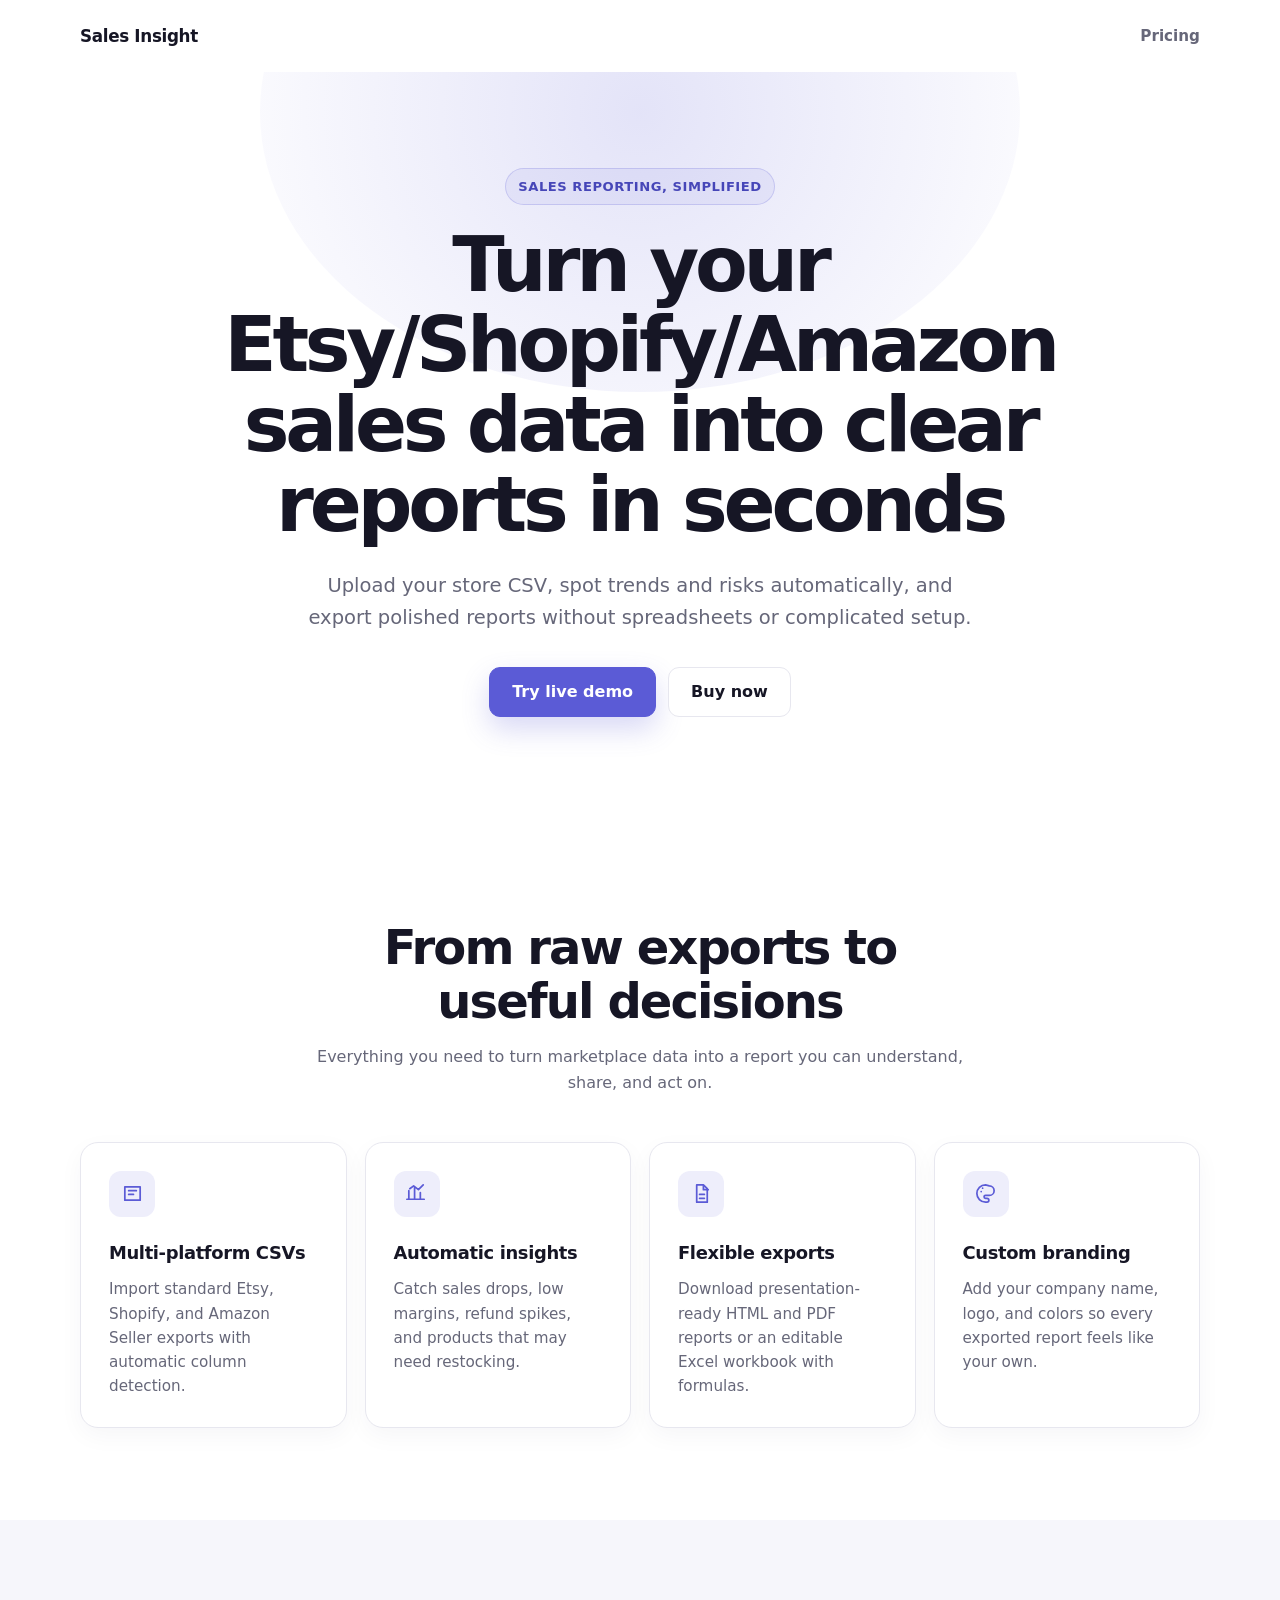
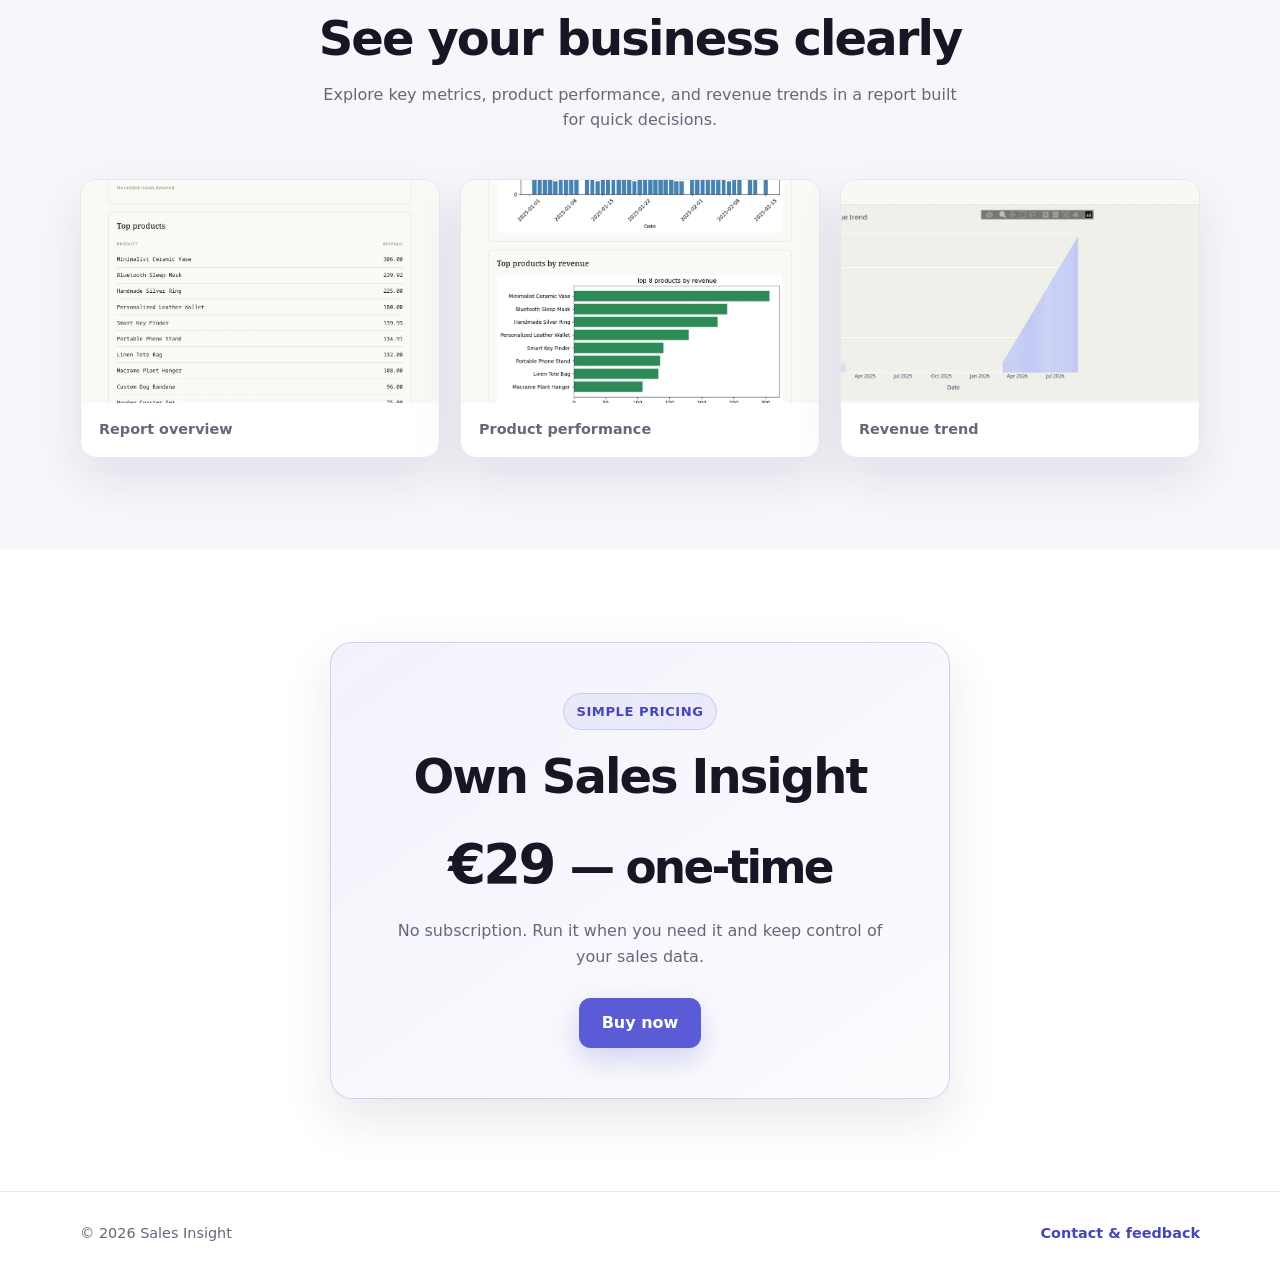
==== landing/index.html @ 334e0eef "fix: make CSV reporting user-ready" ====
<!doctype html>
<html lang="en">
<head>
  <meta charset="utf-8">
  <meta name="viewport" content="width=device-width, initial-scale=1">
  <meta name="description" content="Sales Insight turns Etsy, Shopify, and Amazon sales CSVs into clear reports and actionable insights.">
  <title>Sales Insight — Clear reports in seconds</title>
  <style>
    :root {
      --accent: #5b5bd6;
      --accent-dark: #4646b8;
      --ink: #161625;
      --muted: #666779;
      --surface: #f6f6fb;
      --line: #e7e7ef;
      --white: #ffffff;
      --shadow: 0 20px 50px rgba(30, 30, 70, 0.1);
    }

    * { box-sizing: border-box; }

    html { scroll-behavior: smooth; }

    body {
      margin: 0;
      color: var(--ink);
      background: var(--white);
      font-family: Inter, ui-sans-serif, system-ui, -apple-system, BlinkMacSystemFont, "Segoe UI", sans-serif;
      line-height: 1.6;
    }

    a { color: inherit; }

    img { display: block; max-width: 100%; }

    .container {
      width: min(1120px, calc(100% - 40px));
      margin-inline: auto;
    }

    .nav {
      display: flex;
      align-items: center;
      justify-content: space-between;
      min-height: 72px;
    }

    .brand {
      font-size: 1.05rem;
      font-weight: 800;
      letter-spacing: -0.02em;
      text-decoration: none;
    }

    .nav-link {
      color: var(--muted);
      font-size: 0.95rem;
      font-weight: 650;
      text-decoration: none;
    }

    .hero {
      position: relative;
      overflow: hidden;
      padding: 96px 0 112px;
      text-align: center;
    }

    .hero::before {
      position: absolute;
      z-index: -1;
      top: -240px;
      left: 50%;
      width: 760px;
      height: 560px;
      border-radius: 50%;
      background: radial-gradient(circle, rgba(91, 91, 214, 0.17), rgba(91, 91, 214, 0));
      content: "";
      transform: translateX(-50%);
    }

    .eyebrow {
      display: inline-flex;
      margin: 0 0 20px;
      padding: 7px 12px;
      border: 1px solid rgba(91, 91, 214, 0.22);
      border-radius: 999px;
      color: var(--accent-dark);
      background: rgba(91, 91, 214, 0.07);
      font-size: 0.82rem;
      font-weight: 750;
      letter-spacing: 0.04em;
      text-transform: uppercase;
    }

    h1 {
      max-width: 920px;
      margin: 0 auto;
      font-size: clamp(2.55rem, 6vw, 4.8rem);
      line-height: 1.04;
      letter-spacing: -0.055em;
    }

    .hero-copy {
      max-width: 680px;
      margin: 26px auto 0;
      color: var(--muted);
      font-size: clamp(1.05rem, 2vw, 1.22rem);
    }

    .actions {
      display: flex;
      flex-wrap: wrap;
      justify-content: center;
      gap: 12px;
      margin-top: 34px;
    }

    .button {
      display: inline-flex;
      align-items: center;
      justify-content: center;
      min-height: 50px;
      padding: 0 22px;
      border: 1px solid var(--line);
      border-radius: 11px;
      background: var(--white);
      font-weight: 750;
      text-decoration: none;
      transition: transform 160ms ease, box-shadow 160ms ease, background 160ms ease;
    }

    .button:hover { transform: translateY(-2px); }

    .button-primary {
      border-color: var(--accent);
      color: var(--white);
      background: var(--accent);
      box-shadow: 0 12px 28px rgba(91, 91, 214, 0.24);
    }

    .button-primary:hover { background: var(--accent-dark); }

    section { padding: 92px 0; }

    .section-heading {
      max-width: 650px;
      margin: 0 auto 46px;
      text-align: center;
    }

    h2 {
      margin: 0;
      font-size: clamp(2rem, 4vw, 3rem);
      line-height: 1.12;
      letter-spacing: -0.04em;
    }

    .section-heading p {
      margin: 16px 0 0;
      color: var(--muted);
    }

    .features {
      display: grid;
      grid-template-columns: repeat(4, 1fr);
      gap: 18px;
    }

    .feature {
      padding: 28px;
      border: 1px solid var(--line);
      border-radius: 18px;
      background: var(--white);
      box-shadow: 0 8px 24px rgba(30, 30, 70, 0.04);
    }

    .icon {
      display: grid;
      width: 46px;
      height: 46px;
      margin-bottom: 22px;
      place-items: center;
      border-radius: 12px;
      color: var(--accent);
      background: rgba(91, 91, 214, 0.1);
    }

    .icon svg {
      width: 23px;
      height: 23px;
      fill: none;
      stroke: currentColor;
      stroke-linecap: round;
      stroke-linejoin: round;
      stroke-width: 1.8;
    }

    h3 {
      margin: 0 0 10px;
      font-size: 1.12rem;
      letter-spacing: -0.02em;
    }

    .feature p {
      margin: 0;
      color: var(--muted);
      font-size: 0.95rem;
    }

    .screenshots { background: var(--surface); }

    .screenshot-grid {
      display: grid;
      grid-template-columns: repeat(3, 1fr);
      gap: 20px;
    }

    .screenshot {
      overflow: hidden;
      margin: 0;
      border: 1px solid var(--line);
      border-radius: 16px;
      background: var(--white);
      box-shadow: var(--shadow);
    }

    .screenshot img {
      width: 100%;
      aspect-ratio: 16 / 10;
      object-fit: cover;
      background: linear-gradient(135deg, #ececf7, #fafafe);
    }

    .screenshot figcaption {
      padding: 15px 18px;
      color: var(--muted);
      font-size: 0.9rem;
      font-weight: 650;
    }

    .pricing-card {
      max-width: 620px;
      margin: 0 auto;
      padding: 50px;
      border: 1px solid rgba(91, 91, 214, 0.25);
      border-radius: 22px;
      background: linear-gradient(145deg, rgba(91, 91, 214, 0.08), rgba(91, 91, 214, 0.02));
      text-align: center;
      box-shadow: var(--shadow);
    }

    .price {
      margin: 18px 0 10px;
      font-size: clamp(2.2rem, 5vw, 3.4rem);
      font-weight: 850;
      letter-spacing: -0.05em;
    }

    .price-note {
      margin: 0 0 28px;
      color: var(--muted);
    }

    footer {
      padding: 30px 0;
      border-top: 1px solid var(--line);
      color: var(--muted);
      font-size: 0.9rem;
    }

    .footer-inner {
      display: flex;
      align-items: center;
      justify-content: space-between;
      gap: 20px;
    }

    footer a {
      color: var(--accent-dark);
      font-weight: 700;
      text-decoration: none;
    }

    @media (max-width: 900px) {
      .features { grid-template-columns: repeat(2, 1fr); }
      .screenshot-grid { grid-template-columns: 1fr; }
      .screenshot { max-width: 680px; margin-inline: auto; }
    }

    @media (max-width: 600px) {
      .container { width: min(100% - 28px, 1120px); }
      .hero { padding: 68px 0 82px; }
      section { padding: 70px 0; }
      .features { grid-template-columns: 1fr; }
      .actions { flex-direction: column; }
      .button { width: 100%; }
      .pricing-card { padding: 36px 22px; }
      .footer-inner { align-items: flex-start; flex-direction: column; }
    }
  </style>
</head>
<body>
  <header class="container">
    <nav class="nav" aria-label="Main navigation">
      <a class="brand" href="#top">Sales Insight</a>
      <a class="nav-link" href="#pricing">Pricing</a>
    </nav>
  </header>

  <main id="top">
    <section class="hero">
      <div class="container">
        <p class="eyebrow">Sales reporting, simplified</p>
        <h1>Turn your Etsy/Shopify/Amazon sales data into clear reports in seconds</h1>
        <p class="hero-copy">Upload your store CSV, spot trends and risks automatically, and export polished reports without spreadsheets or complicated setup.</p>
        <div class="actions">
          <a class="button button-primary" href="https://sales-insight-production.up.railway.app" target="_blank" rel="noopener">Try live demo</a>
          <a class="button" href="https://gumroad.com/l/sales-insight">Buy now</a>
        </div>
      </div>
    </section>

    <section aria-labelledby="features-title">
      <div class="container">
        <div class="section-heading">
          <h2 id="features-title">From raw exports to useful decisions</h2>
          <p>Everything you need to turn marketplace data into a report you can understand, share, and act on.</p>
        </div>
        <div class="features">
          <article class="feature">
            <span class="icon" aria-hidden="true">
              <svg viewBox="0 0 24 24"><path d="M4 5h16v14H4zM8 9h8M8 13h5"/></svg>
            </span>
            <h3>Multi-platform CSVs</h3>
            <p>Import standard Etsy, Shopify, and Amazon Seller exports with automatic column detection.</p>
          </article>
          <article class="feature">
            <span class="icon" aria-hidden="true">
              <svg viewBox="0 0 24 24"><path d="M4 18V9m6 9V5m6 13v-7m4 7H2M5 7l4-3 5 4 5-5"/></svg>
            </span>
            <h3>Automatic insights</h3>
            <p>Catch sales drops, low margins, refund spikes, and products that may need restocking.</p>
          </article>
          <article class="feature">
            <span class="icon" aria-hidden="true">
              <svg viewBox="0 0 24 24"><path d="M7 3h7l4 4v14H7zM14 3v5h5M10 13h5M10 17h5"/></svg>
            </span>
            <h3>Flexible exports</h3>
            <p>Download presentation-ready HTML and PDF reports or an editable Excel workbook with formulas.</p>
          </article>
          <article class="feature">
            <span class="icon" aria-hidden="true">
              <svg viewBox="0 0 24 24"><path d="M12 3a9 9 0 1 0 0 18h1.5a2 2 0 0 0 0-4H12a1.5 1.5 0 0 1 0-3h4a5 5 0 0 0 0-10zM7.5 10h.01M9 6.5h.01"/></svg>
            </span>
            <h3>Custom branding</h3>
            <p>Add your company name, logo, and colors so every exported report feels like your own.</p>
          </article>
        </div>
      </div>
    </section>

    <section class="screenshots" aria-labelledby="screenshots-title">
      <div class="container">
        <div class="section-heading">
          <h2 id="screenshots-title">See your business clearly</h2>
          <p>Explore key metrics, product performance, and revenue trends in a report built for quick decisions.</p>
        </div>
        <div class="screenshot-grid">
          <figure class="screenshot">
            <img src="screenshots/report-overview.webp" alt="Sales Insight report overview with key metrics and insights" loading="lazy">
            <figcaption>Report overview</figcaption>
          </figure>
          <figure class="screenshot">
            <img src="screenshots/report-products.webp" alt="Sales Insight product revenue table and chart" loading="lazy">
            <figcaption>Product performance</figcaption>
          </figure>
          <figure class="screenshot">
            <img src="screenshots/revenue-trend.webp" alt="Sales Insight revenue trend report chart" loading="lazy">
            <figcaption>Revenue trend</figcaption>
          </figure>
        </div>
      </div>
    </section>

    <section id="pricing" aria-labelledby="pricing-title">
      <div class="container">
        <div class="pricing-card">
          <p class="eyebrow">Simple pricing</p>
          <h2 id="pricing-title">Own Sales Insight</h2>
          <p class="price">€29 <small>— one-time</small></p>
          <p class="price-note">No subscription. Run it when you need it and keep control of your sales data.</p>
          <a class="button button-primary" href="https://gumroad.com/l/sales-insight">Buy now</a>
        </div>
      </div>
    </section>
  </main>

  <footer>
    <div class="container footer-inner">
      <span>© 2026 Sales Insight</span>
      <a href="mailto:hello@example.com">Contact &amp; feedback</a>
    </div>
  </footer>
</body>
</html>
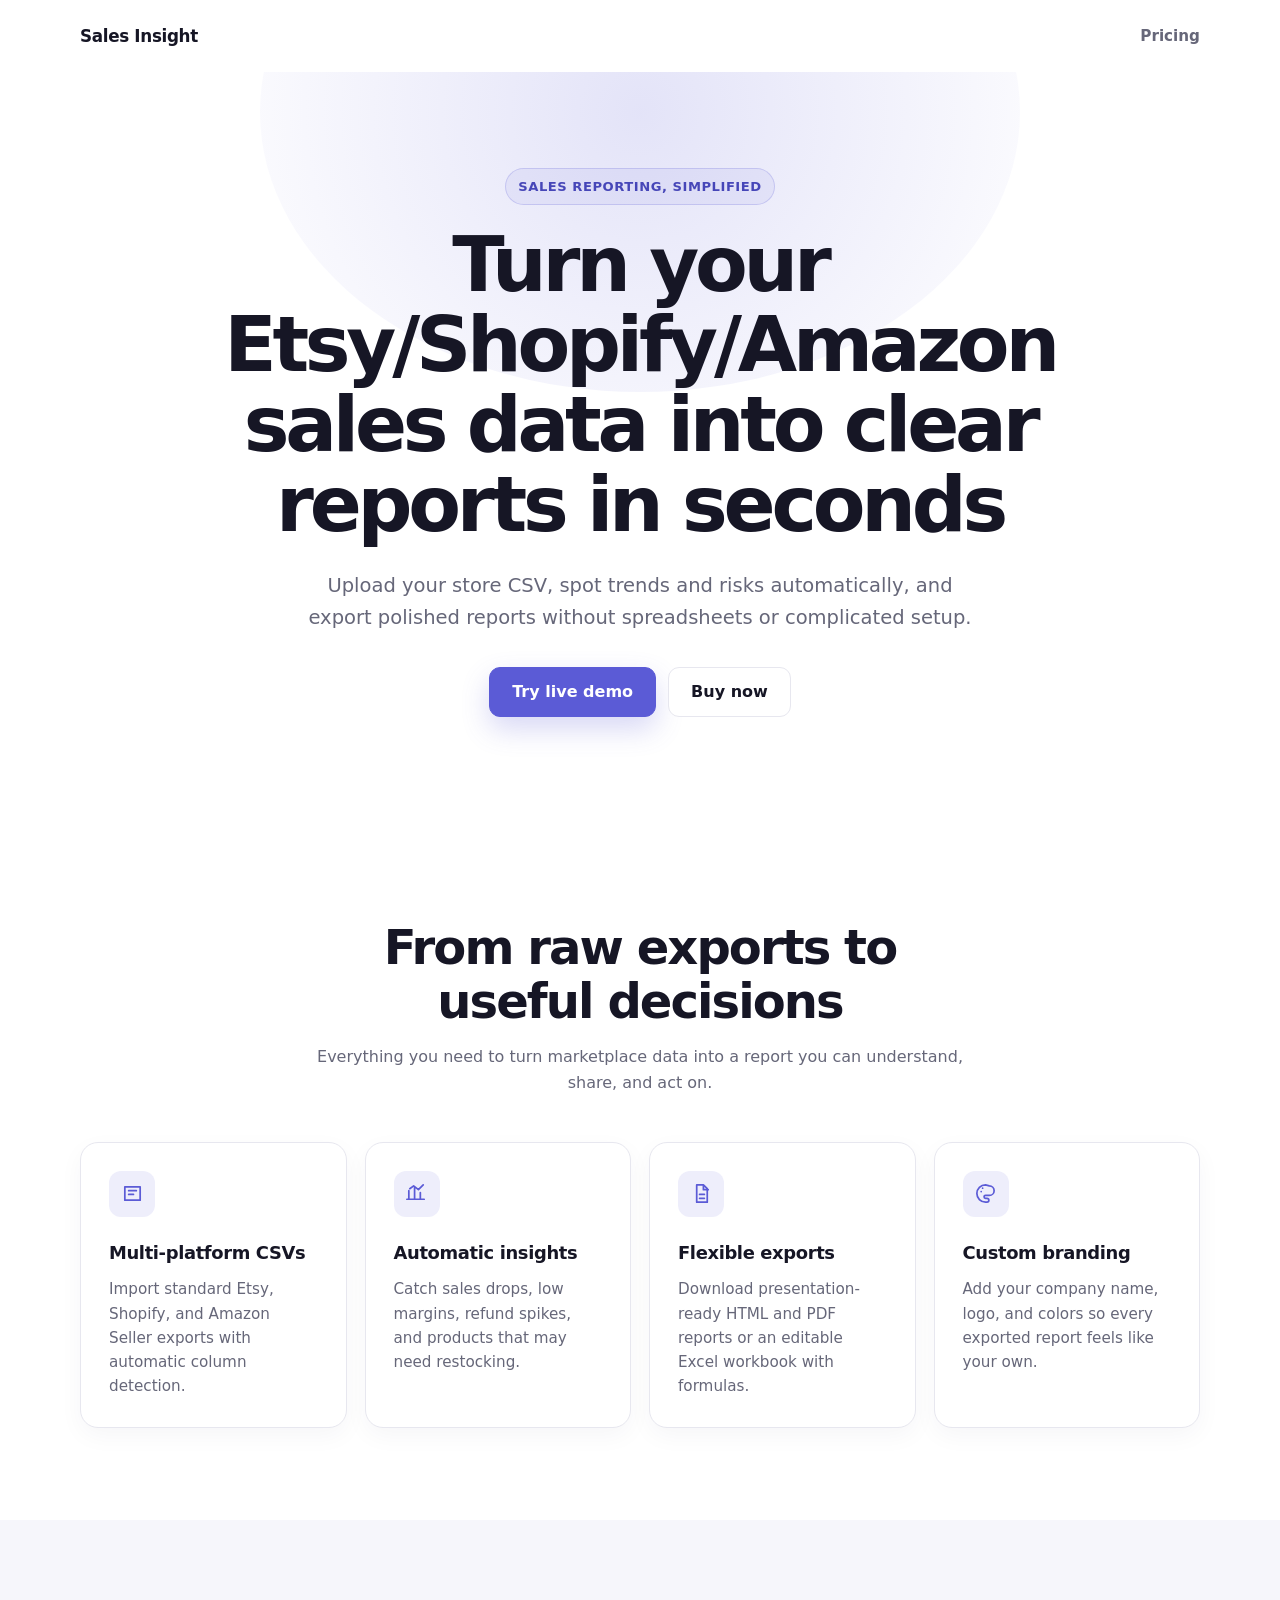
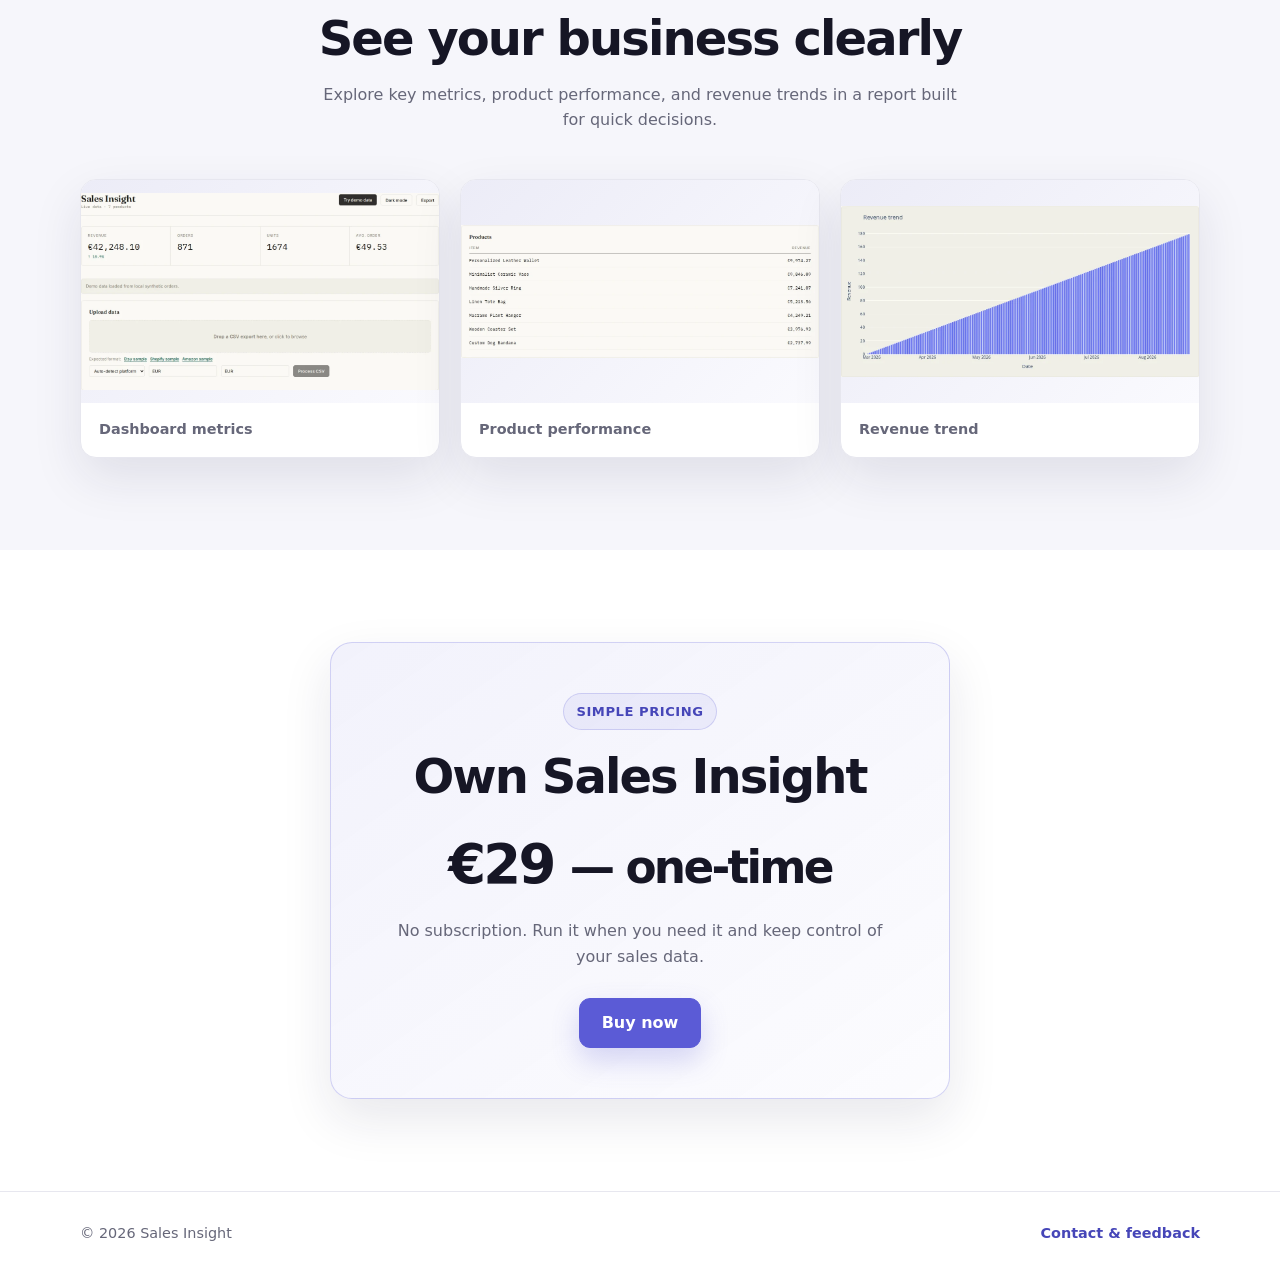
==== commit a75a1667: "docs: add live landing screenshots" ====
--- a/landing/index.html
+++ b/landing/index.html
@@ -228,7 +228,7 @@
     .screenshot img {
       width: 100%;
       aspect-ratio: 16 / 10;
-      object-fit: cover;
+      object-fit: contain;
       background: linear-gradient(135deg, #ececf7, #fafafe);
     }
 
@@ -368,11 +368,11 @@
         </div>
         <div class="screenshot-grid">
           <figure class="screenshot">
-            <img src="screenshots/report-overview.webp" alt="Sales Insight report overview with key metrics and insights" loading="lazy">
-            <figcaption>Report overview</figcaption>
+            <img src="screenshots/report-overview.webp" alt="Sales Insight dashboard with revenue, orders, units, and average order value" loading="lazy">
+            <figcaption>Dashboard metrics</figcaption>
           </figure>
           <figure class="screenshot">
-            <img src="screenshots/report-products.webp" alt="Sales Insight product revenue table and chart" loading="lazy">
+            <img src="screenshots/report-products.webp" alt="Sales Insight product revenue table" loading="lazy">
             <figcaption>Product performance</figcaption>
           </figure>
           <figure class="screenshot">
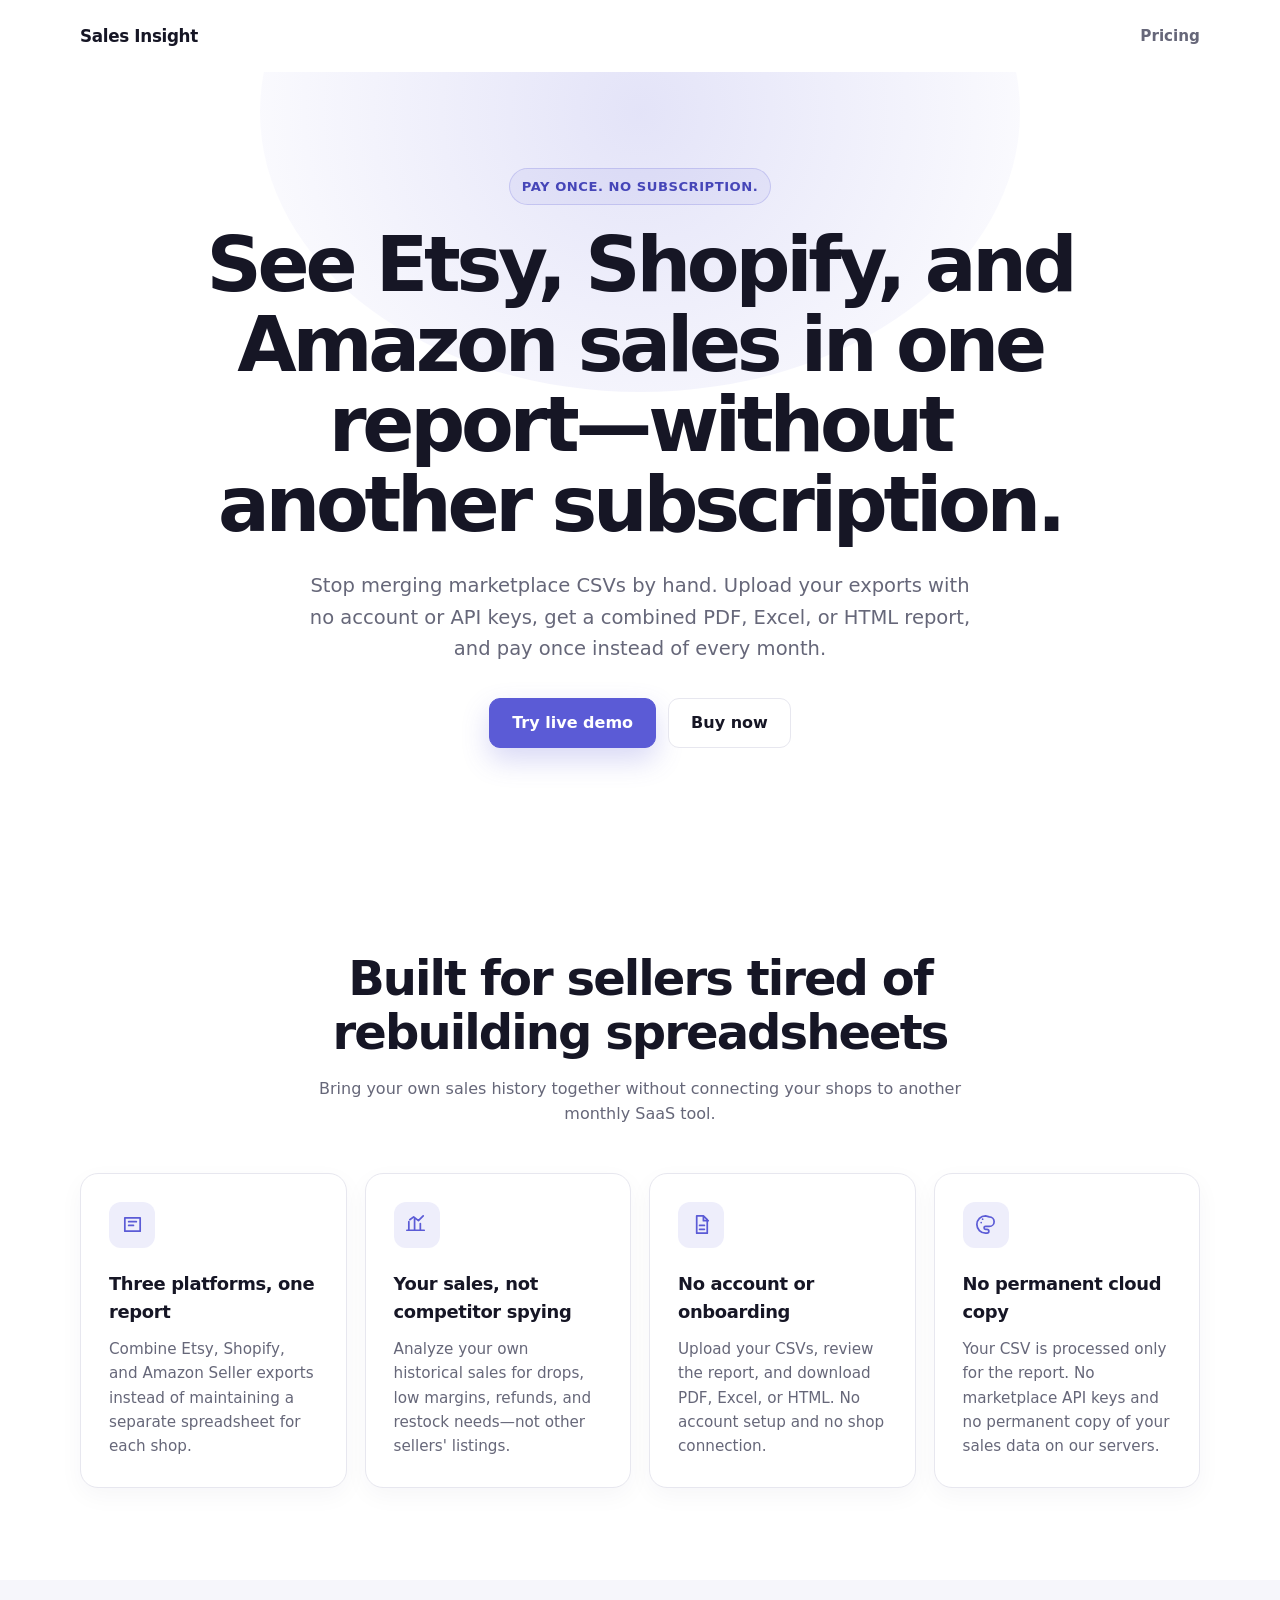
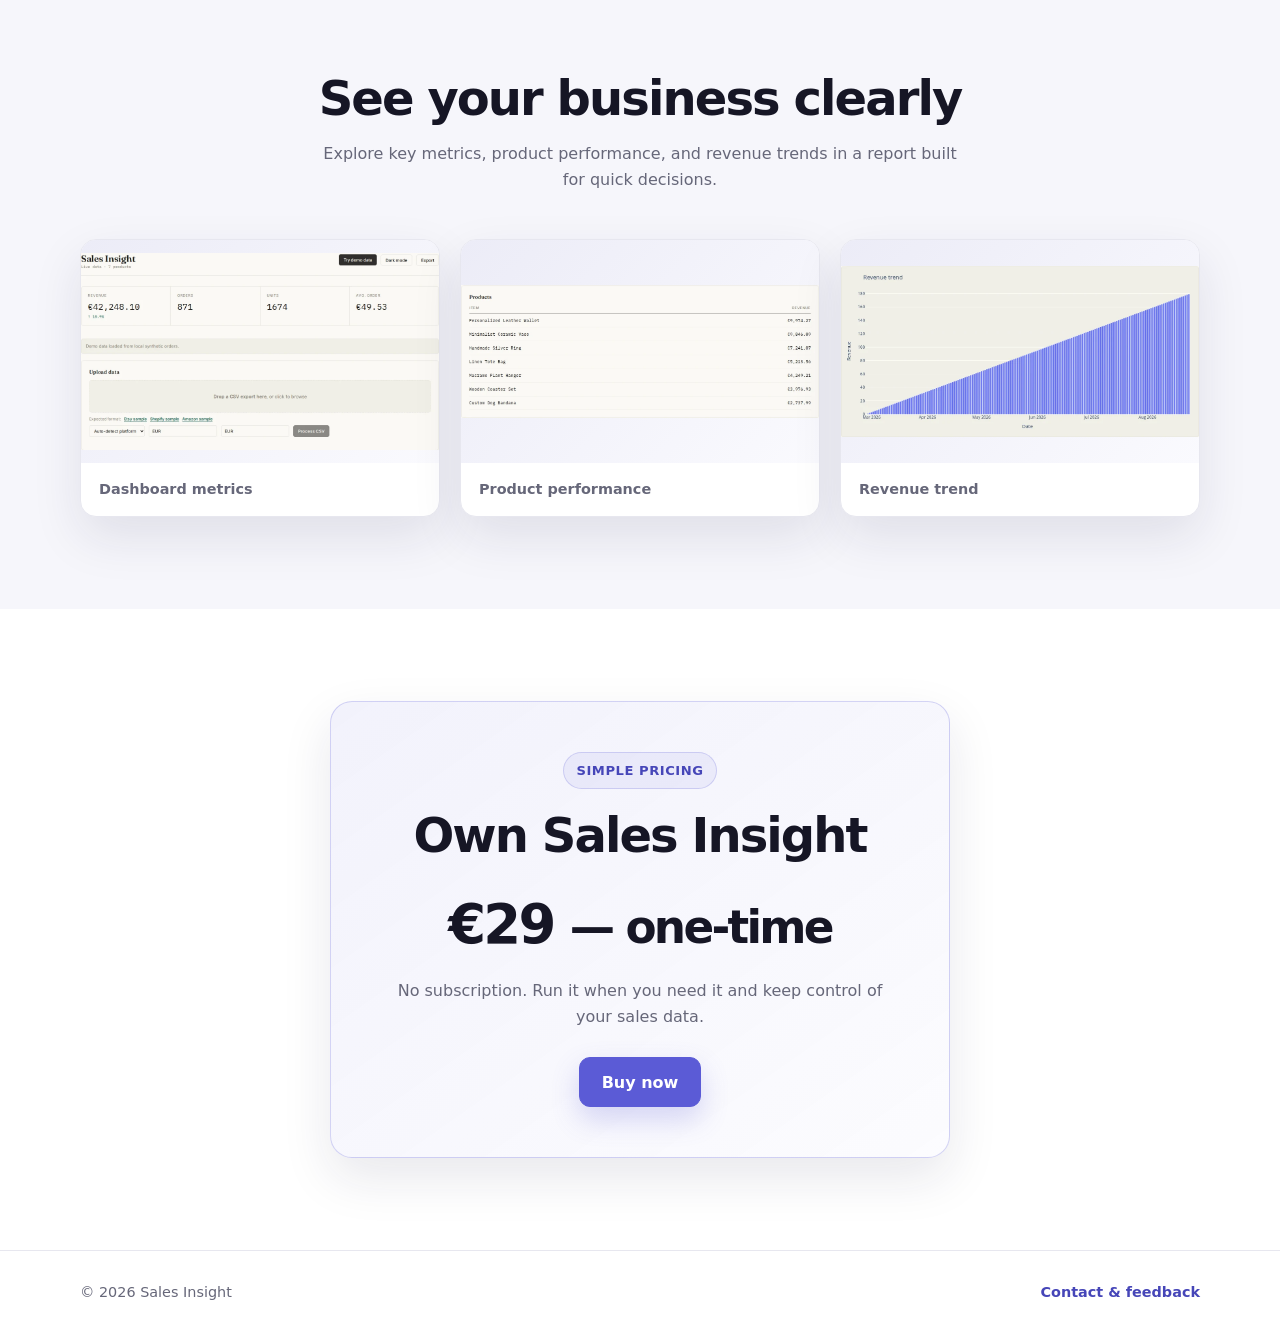
==== commit 13fead78: "docs: sharpen landing positioning" ====
--- a/landing/index.html
+++ b/landing/index.html
@@ -311,9 +311,9 @@
   <main id="top">
     <section class="hero">
       <div class="container">
-        <p class="eyebrow">Sales reporting, simplified</p>
-        <h1>Turn your Etsy/Shopify/Amazon sales data into clear reports in seconds</h1>
-        <p class="hero-copy">Upload your store CSV, spot trends and risks automatically, and export polished reports without spreadsheets or complicated setup.</p>
+        <p class="eyebrow">Pay once. No subscription.</p>
+        <h1>See Etsy, Shopify, and Amazon sales in one report—without another subscription.</h1>
+        <p class="hero-copy">Stop merging marketplace CSVs by hand. Upload your exports with no account or API keys, get a combined PDF, Excel, or HTML report, and pay once instead of every month.</p>
         <div class="actions">
           <a class="button button-primary" href="https://sales-insight-production.up.railway.app" target="_blank" rel="noopener">Try live demo</a>
           <a class="button" href="https://gumroad.com/l/sales-insight">Buy now</a>
@@ -324,37 +324,37 @@
     <section aria-labelledby="features-title">
       <div class="container">
         <div class="section-heading">
-          <h2 id="features-title">From raw exports to useful decisions</h2>
-          <p>Everything you need to turn marketplace data into a report you can understand, share, and act on.</p>
+          <h2 id="features-title">Built for sellers tired of rebuilding spreadsheets</h2>
+          <p>Bring your own sales history together without connecting your shops to another monthly SaaS tool.</p>
         </div>
         <div class="features">
           <article class="feature">
             <span class="icon" aria-hidden="true">
               <svg viewBox="0 0 24 24"><path d="M4 5h16v14H4zM8 9h8M8 13h5"/></svg>
             </span>
-            <h3>Multi-platform CSVs</h3>
-            <p>Import standard Etsy, Shopify, and Amazon Seller exports with automatic column detection.</p>
+            <h3>Three platforms, one report</h3>
+            <p>Combine Etsy, Shopify, and Amazon Seller exports instead of maintaining a separate spreadsheet for each shop.</p>
           </article>
           <article class="feature">
             <span class="icon" aria-hidden="true">
               <svg viewBox="0 0 24 24"><path d="M4 18V9m6 9V5m6 13v-7m4 7H2M5 7l4-3 5 4 5-5"/></svg>
             </span>
-            <h3>Automatic insights</h3>
-            <p>Catch sales drops, low margins, refund spikes, and products that may need restocking.</p>
+            <h3>Your sales, not competitor spying</h3>
+            <p>Analyze your own historical sales for drops, low margins, refunds, and restock needs—not other sellers' listings.</p>
           </article>
           <article class="feature">
             <span class="icon" aria-hidden="true">
               <svg viewBox="0 0 24 24"><path d="M7 3h7l4 4v14H7zM14 3v5h5M10 13h5M10 17h5"/></svg>
             </span>
-            <h3>Flexible exports</h3>
-            <p>Download presentation-ready HTML and PDF reports or an editable Excel workbook with formulas.</p>
+            <h3>No account or onboarding</h3>
+            <p>Upload your CSVs, review the report, and download PDF, Excel, or HTML. No account setup and no shop connection.</p>
           </article>
           <article class="feature">
             <span class="icon" aria-hidden="true">
               <svg viewBox="0 0 24 24"><path d="M12 3a9 9 0 1 0 0 18h1.5a2 2 0 0 0 0-4H12a1.5 1.5 0 0 1 0-3h4a5 5 0 0 0 0-10zM7.5 10h.01M9 6.5h.01"/></svg>
             </span>
-            <h3>Custom branding</h3>
-            <p>Add your company name, logo, and colors so every exported report feels like your own.</p>
+            <h3>No permanent cloud copy</h3>
+            <p>Your CSV is processed only for the report. No marketplace API keys and no permanent copy of your sales data on our servers.</p>
           </article>
         </div>
       </div>
